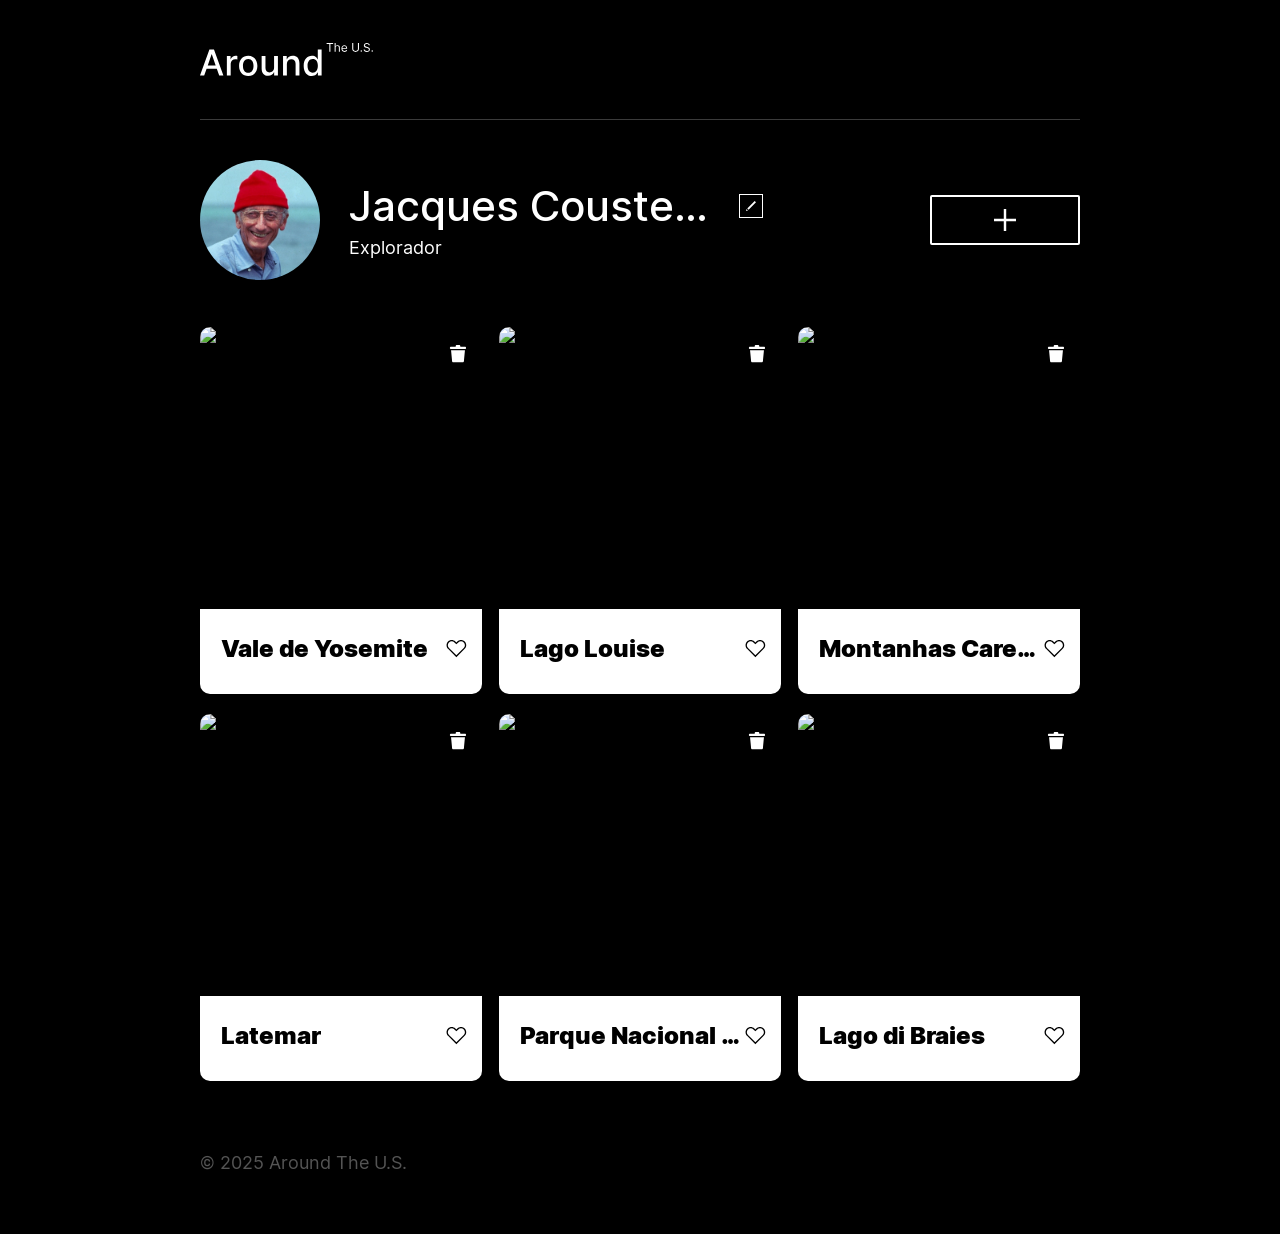
==== index.html @ f9921c03 "primeiro commit" ====
<!DOCTYPE html>
<html lang="pt">
  <head>
    <meta charset="UTF-8" />
    <meta content="width=device-width, initial-scale=1.0" name="viewport" />
    <meta content="ie=edge" http-equiv="X-UA-Compatible" />
    <title>Around The U.S.</title>
    <link href="./pages/index.css" rel="stylesheet" />
  </head>
  <body class="page">
    <div class="page__content">
      <header class="header page__section">
        <img
          alt="Logotipo Around The U.S."
          class="logo header__logo"
          src="./images/logo.svg"
        />
      </header>
      <main class="content">
        <section class="profile page__section">
          <img class="profile__image" src="./images/avatar.jpg" alt="Avatar" />
          <div class="profile__info">
            <h1 class="profile__title">Jacques Cousteau</h1>
            <button
              aria-label="Editar perfil"
              class="profile__edit-button"
              type="button"
            ></button>
            <p class="profile__description">Explorador</p>
          </div>
          <button
            aria-label="Adicionar cartão"
            class="profile__add-button"
            type="button"
          ></button>
        </section>
        <section class="cards page__section">
          <ul class="cards__list">
            <li class="card">
              <img
                class="card__image"
                src="https://practicum-content.s3.us-west-1.amazonaws.com/web-code/moved_yosemite.jpg"
                alt="Vale de Yosemite"
              />
              <button
                aria-label="Excluir cartão"
                class="card__delete-button"
                type="button"
              ></button>
              <div class="card__description">
                <h2 class="card__title">Vale de Yosemite</h2>
                <button
                  aria-label="Botão de curtir"
                  class="card__like-button"
                  type="button"
                ></button>
              </div>
            </li>
            <li class="card">
              <img
                class="card__image"
                src="https://practicum-content.s3.us-west-1.amazonaws.com/web-code/moved_lake-louise.jpg"
                alt="Lago Louise"
              />
              <button
                aria-label="Excluir cartão"
                class="card__delete-button"
                type="button"
              ></button>
              <div class="card__description">
                <h2 class="card__title">Lago Louise</h2>
                <button
                  aria-label="Botão de curtir"
                  class="card__like-button"
                  type="button"
                ></button>
              </div>
            </li>
            <li class="card">
              <img
                class="card__image"
                src="https://practicum-content.s3.us-west-1.amazonaws.com/web-code/moved_bald-mountains.jpg"
                alt="Montanhas Carecas"
              />
              <button
                aria-label="Excluir cartão"
                class="card__delete-button"
                type="button"
              ></button>
              <div class="card__description">
                <h2 class="card__title">Montanhas Carecas</h2>
                <button
                  aria-label="Botão de curtir"
                  class="card__like-button"
                  type="button"
                ></button>
              </div>
            </li>
            <li class="card">
              <img
                class="card__image"
                src="https://practicum-content.s3.us-west-1.amazonaws.com/web-code/moved_latemar.jpg"
                alt="Latemar"
              />
              <button
                aria-label="Excluir cartão"
                class="card__delete-button"
                type="button"
              ></button>
              <div class="card__description">
                <h2 class="card__title">Latemar</h2>
                <button
                  aria-label="Botão de curtir"
                  class="card__like-button"
                  type="button"
                ></button>
              </div>
            </li>
            <li class="card">
              <img
                class="card__image"
                src="https://practicum-content.s3.us-west-1.amazonaws.com/web-code/moved_vanoise.jpg"
                alt="Parque Nacional da Vanoise"
              />
              <button
                aria-label="Excluir cartão"
                class="card__delete-button"
                type="button"
              ></button>
              <div class="card__description">
                <h2 class="card__title">Parque Nacional da Vanoise</h2>
                <button
                  aria-label="Botão de curtir"
                  class="card__like-button"
                  type="button"
                ></button>
              </div>
            </li>
            <li class="card">
              <img
                class="card__image"
                src="https://practicum-content.s3.us-west-1.amazonaws.com/web-code/moved_lago.jpg"
                alt="Lago di Braies"
              />
              <button
                aria-label="Excluir cartão"
                class="card__delete-button"
                type="button"
              ></button>
              <div class="card__description">
                <h2 class="card__title">Lago di Braies</h2>
                <button
                  aria-label="Botão de curtir"
                  class="card__like-button"
                  type="button"
                ></button>
              </div>
            </li>
          </ul>
        </section>
      </main>
      <footer class="footer page__section">
        <p class="footer__copyright">© 2025 Around The U.S.</p>
      </footer>
      <div class="popup" id="edit-popup">
        <div class="popup__content">
          <button
            aria-label="Fechar pop-up"
            class="popup__close"
            type="button"
          ></button>
          <h3 class="popup__title">Editar perfil</h3>
          <form class="popup__form" id="edit-profile-form">
            <input
              class="popup__input popup__input_type_name"
              name="name"
              placeholder="Nome"
              type="text"
            />
            <input
              class="popup__input popup__input_type_description"
              name="description"
              placeholder="Sobre mim"
              type="text"
            />
            <button class="button popup__button" type="submit">Salvar</button>
          </form>
        </div>
      </div>
      <div class="popup" id="new-card-popup">
        <div class="popup__content">
          <button
            aria-label="Fechar pop-up"
            class="popup__close"
            type="button"
          ></button>
          <h3 class="popup__title">Novo local</h3>
          <form class="popup__form" id="new-card-form">
            <input
              class="popup__input popup__input_type_card-name"
              name="place-name"
              placeholder="Título"
              required
              type="text"
            />
            <input
              class="popup__input popup__input_type_url"
              name="link"
              placeholder="Link de Imagem"
              required
              type="url"
            />
            <button class="button popup__button" type="submit">Criar</button>
          </form>
        </div>
      </div>
      <div class="popup" id="image-popup">
        <div class="popup__content popup__content_content_image">
          <button
            aria-label="Fechar pop-up"
            class="popup__close"
            type="button"
          ></button>
          <img alt="" class="popup__image" src="#" />
          <p class="popup__caption"></p>
        </div>
      </div>
    </div>
  </body>
</html>
---- pages/index.css ----
@import url("../vendor/normalize.css");
@import url("../vendor/fonts.css");

@import url("../blocks/page.css");
@import url("../blocks/header.css");
@import url("../blocks/content.css");
@import url("../blocks/footer.css");
@import url("../blocks/profile.css");
@import url("../blocks/cards.css");
@import url("../blocks/card.css");
@import url("../blocks/popup.css");
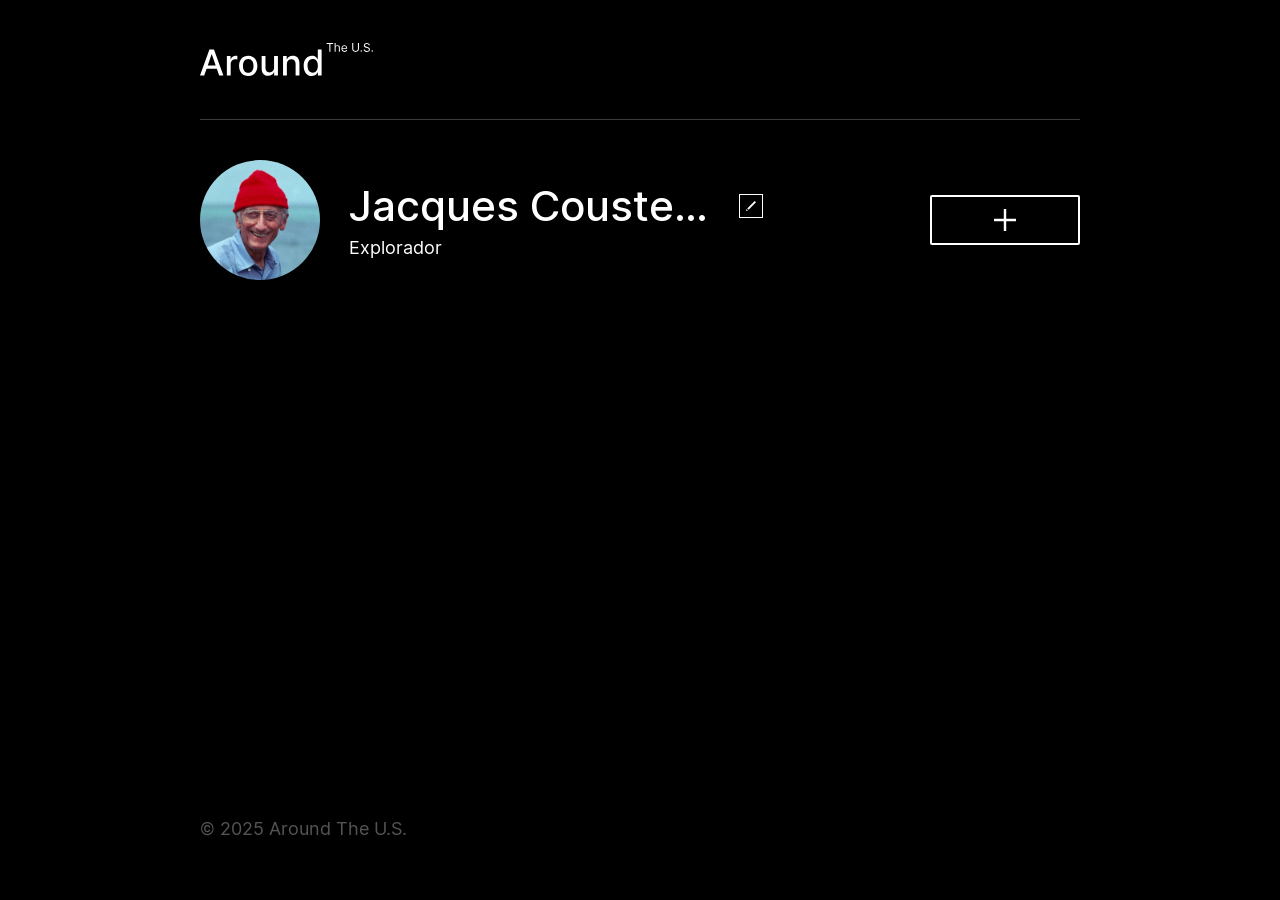
==== commit 078dd327: "parte final projeto" ====
--- a/index.html
+++ b/index.html
@@ -36,19 +36,16 @@
         </section>
         <section class="cards page__section">
           <ul class="cards__list">
-            <li class="card">
-              <img
-                class="card__image"
-                src="https://practicum-content.s3.us-west-1.amazonaws.com/web-code/moved_yosemite.jpg"
-                alt="Vale de Yosemite"
-              />
-              <button
+            <template id="card-template">
+             <li class="card">
+              <img class="card__image" src="" alt="">
+                <button
                 aria-label="Excluir cartão"
                 class="card__delete-button"
                 type="button"
               ></button>
-              <div class="card__description">
-                <h2 class="card__title">Vale de Yosemite</h2>
+               <div class="card__description">
+                <h2 class="card__title"></h2>
                 <button
                   aria-label="Botão de curtir"
                   class="card__like-button"
@@ -56,106 +53,7 @@
                 ></button>
               </div>
             </li>
-            <li class="card">
-              <img
-                class="card__image"
-                src="https://practicum-content.s3.us-west-1.amazonaws.com/web-code/moved_lake-louise.jpg"
-                alt="Lago Louise"
-              />
-              <button
-                aria-label="Excluir cartão"
-                class="card__delete-button"
-                type="button"
-              ></button>
-              <div class="card__description">
-                <h2 class="card__title">Lago Louise</h2>
-                <button
-                  aria-label="Botão de curtir"
-                  class="card__like-button"
-                  type="button"
-                ></button>
-              </div>
-            </li>
-            <li class="card">
-              <img
-                class="card__image"
-                src="https://practicum-content.s3.us-west-1.amazonaws.com/web-code/moved_bald-mountains.jpg"
-                alt="Montanhas Carecas"
-              />
-              <button
-                aria-label="Excluir cartão"
-                class="card__delete-button"
-                type="button"
-              ></button>
-              <div class="card__description">
-                <h2 class="card__title">Montanhas Carecas</h2>
-                <button
-                  aria-label="Botão de curtir"
-                  class="card__like-button"
-                  type="button"
-                ></button>
-              </div>
-            </li>
-            <li class="card">
-              <img
-                class="card__image"
-                src="https://practicum-content.s3.us-west-1.amazonaws.com/web-code/moved_latemar.jpg"
-                alt="Latemar"
-              />
-              <button
-                aria-label="Excluir cartão"
-                class="card__delete-button"
-                type="button"
-              ></button>
-              <div class="card__description">
-                <h2 class="card__title">Latemar</h2>
-                <button
-                  aria-label="Botão de curtir"
-                  class="card__like-button"
-                  type="button"
-                ></button>
-              </div>
-            </li>
-            <li class="card">
-              <img
-                class="card__image"
-                src="https://practicum-content.s3.us-west-1.amazonaws.com/web-code/moved_vanoise.jpg"
-                alt="Parque Nacional da Vanoise"
-              />
-              <button
-                aria-label="Excluir cartão"
-                class="card__delete-button"
-                type="button"
-              ></button>
-              <div class="card__description">
-                <h2 class="card__title">Parque Nacional da Vanoise</h2>
-                <button
-                  aria-label="Botão de curtir"
-                  class="card__like-button"
-                  type="button"
-                ></button>
-              </div>
-            </li>
-            <li class="card">
-              <img
-                class="card__image"
-                src="https://practicum-content.s3.us-west-1.amazonaws.com/web-code/moved_lago.jpg"
-                alt="Lago di Braies"
-              />
-              <button
-                aria-label="Excluir cartão"
-                class="card__delete-button"
-                type="button"
-              ></button>
-              <div class="card__description">
-                <h2 class="card__title">Lago di Braies</h2>
-                <button
-                  aria-label="Botão de curtir"
-                  class="card__like-button"
-                  type="button"
-                ></button>
-              </div>
-            </li>
+          </template>
           </ul>
         </section>
       </main>
@@ -226,5 +124,6 @@
         </div>
       </div>
     </div>
+    <script src="./scripts/index.js"></script>
   </body>
 </html>
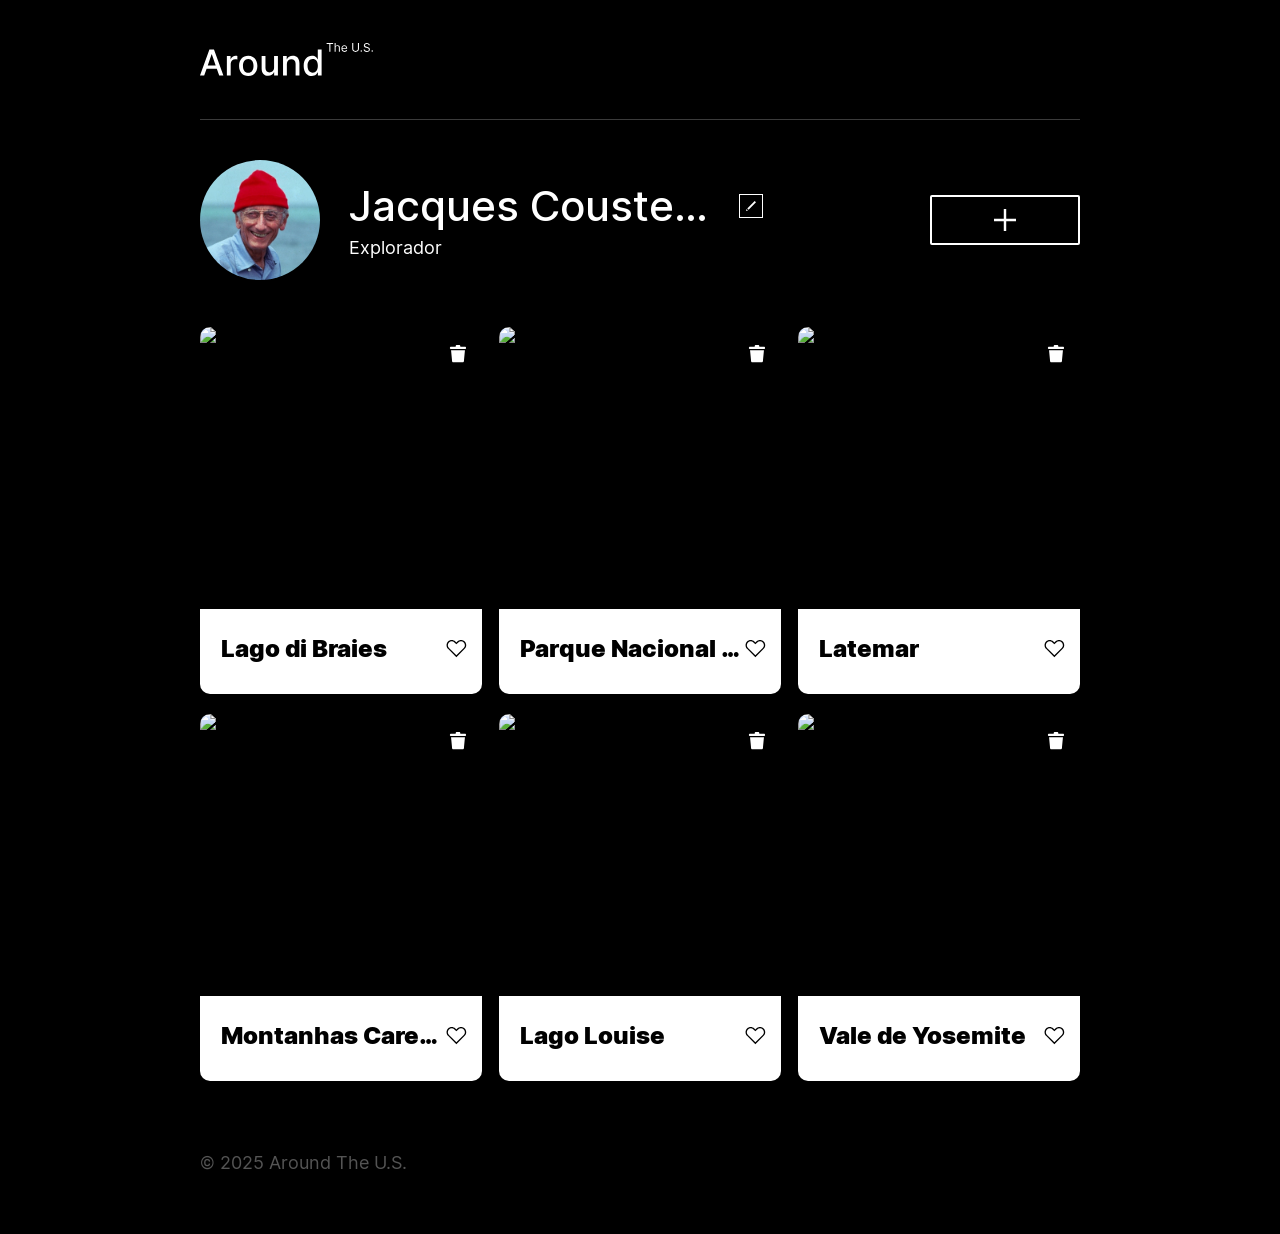
==== commit 9a004506: "corrigido bug do console" ====
--- a/index.html
+++ b/index.html
@@ -74,12 +74,18 @@
               name="name"
               placeholder="Nome"
               type="text"
+              minlength="2"
+              maxlength="40"
+              required
             />
             <input
               class="popup__input popup__input_type_description"
               name="description"
               placeholder="Sobre mim"
               type="text"
+              minlength="2"
+              maxlength="200"
+              required
             />
             <button class="button popup__button" type="submit">Salvar</button>
           </form>
@@ -98,6 +104,8 @@
               class="popup__input popup__input_type_card-name"
               name="place-name"
               placeholder="Título"
+              minlength="2"
+              maxlength="30"
               required
               type="text"
             />
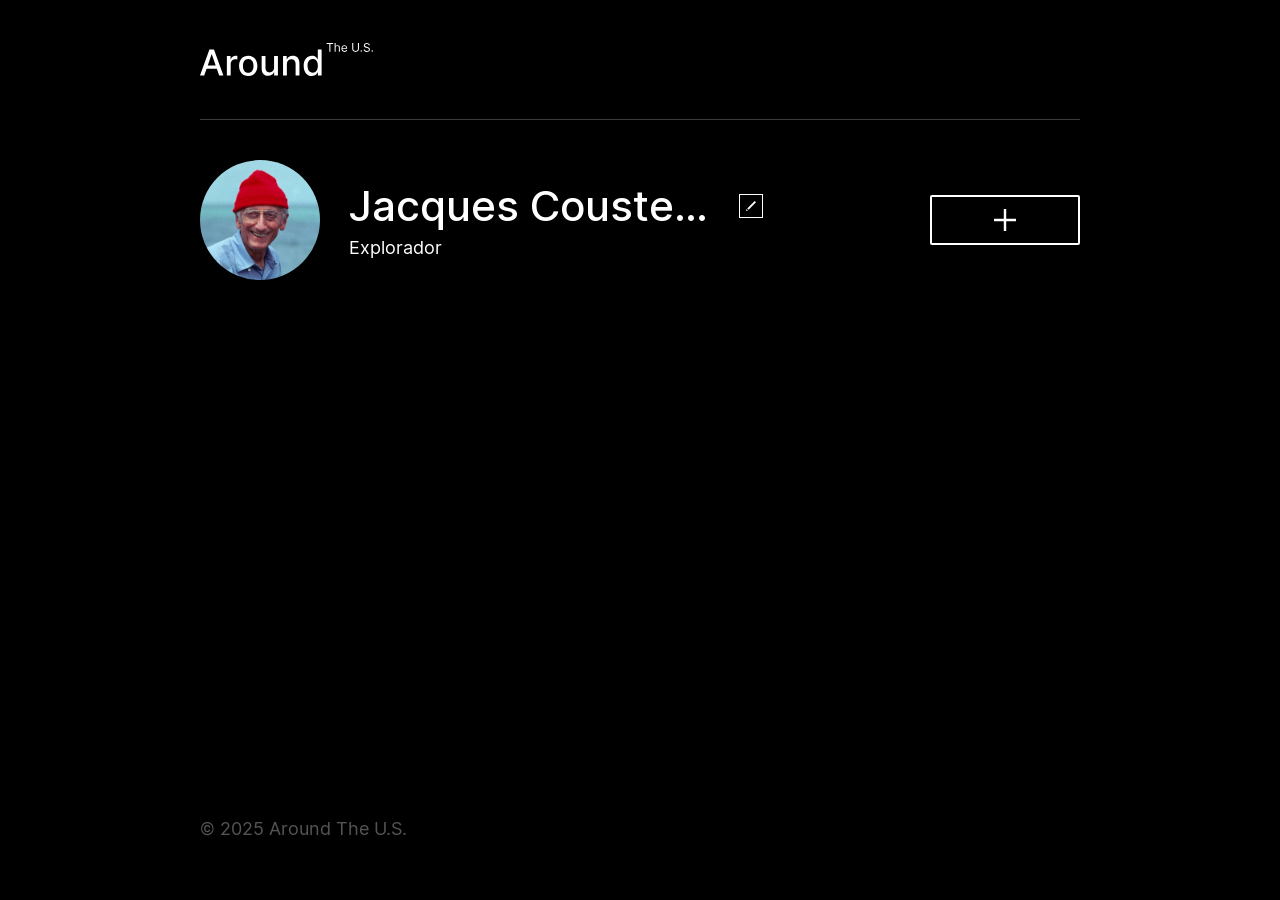
==== commit 318329b1: "segundo commit" ====
--- a/index.html
+++ b/index.html
@@ -70,6 +70,7 @@
           <h3 class="popup__title">Editar perfil</h3>
           <form class="popup__form" id="edit-profile-form">
             <input
+            id="name-input"
               class="popup__input popup__input_type_name"
               name="name"
               placeholder="Nome"
@@ -78,7 +79,9 @@
               maxlength="40"
               required
             />
+            <span id="name-input-error" class="popup__input-error"></span>
             <input
+              id="about-input"
               class="popup__input popup__input_type_description"
               name="description"
               placeholder="Sobre mim"
@@ -87,6 +90,7 @@
               maxlength="200"
               required
             />
+            <span id="about-input-error" class="popup__input-error"></span>            
             <button class="button popup__button" type="submit">Salvar</button>
           </form>
         </div>
@@ -101,6 +105,7 @@
           <h3 class="popup__title">Novo local</h3>
           <form class="popup__form" id="new-card-form">
             <input
+              id="titulo-input"
               class="popup__input popup__input_type_card-name"
               name="place-name"
               placeholder="Título"
@@ -109,13 +114,16 @@
               required
               type="text"
             />
+            <span id="titulo-input-error" class="popup__input-error"></span>
             <input
+              id="image-input"
               class="popup__input popup__input_type_url"
               name="link"
               placeholder="Link de Imagem"
               required
               type="url"
             />
+            <span id="image-input-error" class="popup__input-error"></span>
             <button class="button popup__button" type="submit">Criar</button>
           </form>
         </div>
@@ -131,7 +139,47 @@
           <p class="popup__caption"></p>
         </div>
       </div>
+          <div class="popup" id="confirmation-popup">
+        <div class="popup__content">
+          <button
+            aria-label="Fechar pop-up"
+            class="popup__close"
+            type="button"
+          ></button>
+
+          <h3 class="popup__title">Tem certeza?</h3>
+
+          <button class="button popup__button" type="button">
+            Sim
+          </button>
+        </div>
+      </div>
+          <div class="popup" id="avatar-popup">
+        <div class="popup__content">
+          <button
+            aria-label="Fechar pop-up"
+            class="popup__close"
+            type="button"
+          ></button>
+
+          <h3 class="popup__title">Alterar avatar</h3>
+
+          <form class="popup__form" id="avatar-form">
+            <input
+              class="popup__input"
+              name="avatar"
+              placeholder="Link da nova imagem"
+              type="url"
+              required
+            />
+
+            <button class="button popup__button" type="submit">
+              Salvar
+            </button>
+          </form>
+        </div>
+      </div>
     </div>
-    <script src="./scripts/index.js"></script>
+    <script src="./scripts/index.js" type="module"></script>
   </body>
 </html>
